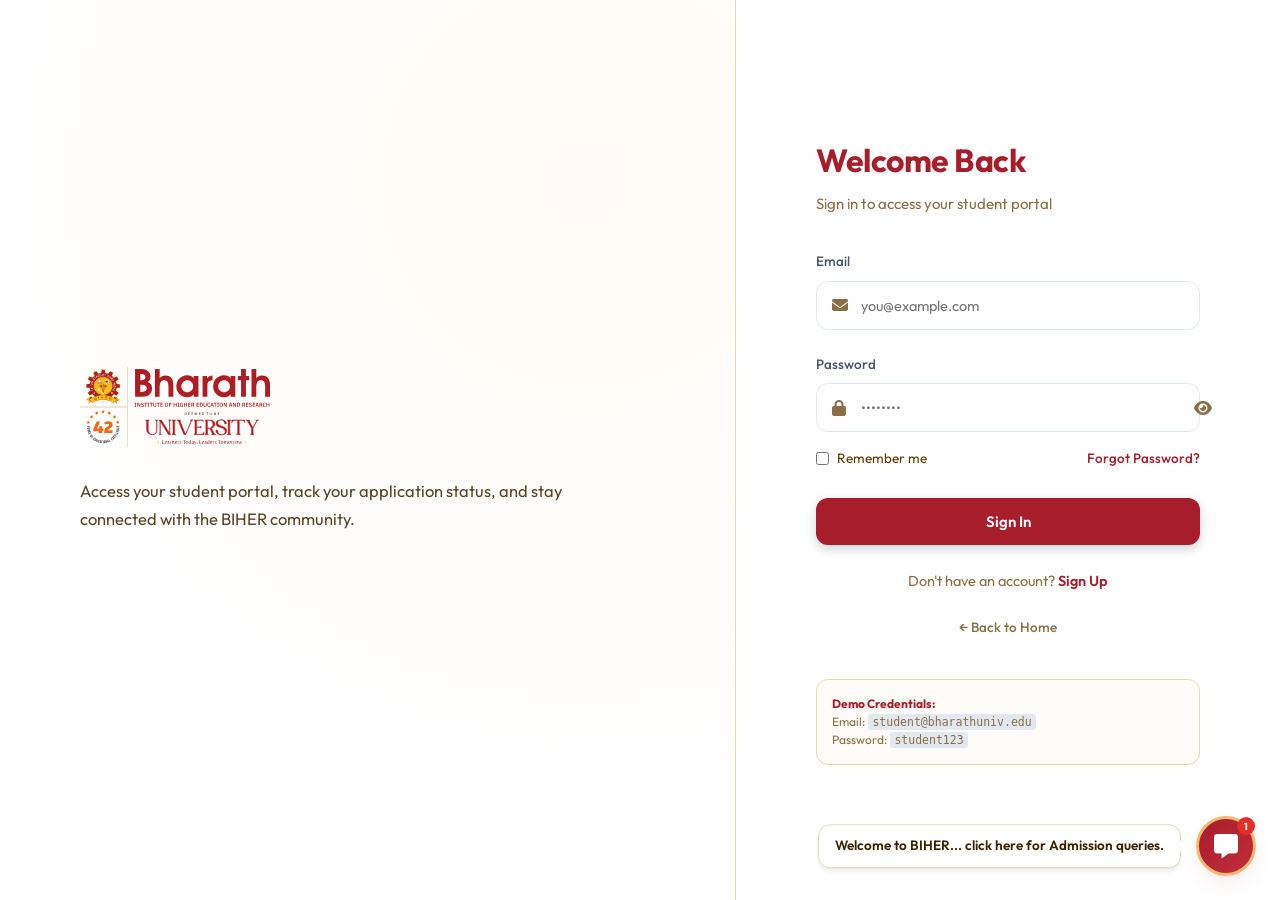
==== login.html @ 4147313d "Initial commit - Bharath University Web Admissions Portal" ====
<!DOCTYPE html>
<html lang="en">
<head>
    <meta charset="UTF-8">
    <meta name="viewport" content="width=device-width, initial-scale=1.0">
    <title>Student Portal Login | Bharath University (BIHER)</title>
    <meta name="description" content="Access your applicant dashboard at Bharath University. Review admission status, submit documents, and contact counselor.">
    <meta name="robots" content="index, follow">
    
    <!-- External Fonts & Icons -->
    <link rel="stylesheet" href="https://cdnjs.cloudflare.com/ajax/libs/font-awesome/6.4.0/css/all.min.css">
    <link rel="stylesheet" href="css/style.css">
</head>
<body style="background-color: var(--bg-white);">

    <!-- SPLIT WINDOW LAYOUT -->
    <div class="auth-split-wrapper">
        
        <!-- Left Panel: Deep Navy Branding -->
        <div class="auth-split-left">
            <div class="auth-split-left-content">
                <a href="index.html">
                    <img src="images/logo.svg" alt="Bharath University Logo" class="auth-split-logo-img">
                </a>
                <p>Access your student portal, track your application status, and stay connected with the BIHER community.</p>
            </div>
        </div>

        <!-- Right Panel: White Form Container -->
        <div class="auth-split-right">
            <div class="auth-split-right-content">
                <h3>Welcome Back</h3>
                <p class="subtitle">Sign in to access your student portal</p>

                <!-- General invalid auth feedback -->
                <div class="error-msg text-center" id="formSummaryError" style="margin-bottom: 24px; padding: 12px; background-color: #FFF5F5; border: 1.5px solid var(--accent); border-radius: var(--radius-md);"></div>

                <form id="loginForm" novalidate>
                    <!-- Email Input -->
                    <div class="form-group">
                        <label class="form-label" for="loginEmail">Email</label>
                        <div class="input-container">
                            <input class="form-input" type="email" id="loginEmail" placeholder="you@example.com" required>
                            <i class="fas fa-envelope"></i>
                        </div>
                        <div class="error-msg" id="loginEmailError"></div>
                    </div>

                    <!-- Password Input -->
                    <div class="form-group">
                        <label class="form-label" for="loginPassword">Password</label>
                        <div class="input-container">
                            <input class="form-input" type="password" id="loginPassword" placeholder="••••••••" required>
                            <i class="fas fa-lock"></i>
                            <button type="button" class="password-toggle" aria-label="Toggle Password Visibility">
                                <i class="fas fa-eye"></i>
                            </button>
                        </div>
                        <div class="error-msg" id="loginPasswordError"></div>
                    </div>

                    <!-- Actions Row -->
                    <div class="form-actions" style="margin-top: -8px; margin-bottom: 28px;">
                        <label class="checkbox-label" style="font-size: 13.5px;">
                            <input type="checkbox" id="rememberMe"> Remember me
                        </label>
                        <a href="#" class="forgot-link" style="font-size: 13.5px;" onclick="alert('Password reset link has been dispatched to your email! (Simulated)')">Forgot Password?</a>
                    </div>

                    <!-- Sign In Button -->
                    <button type="submit" class="btn btn-primary form-submit" style="margin-bottom: 24px;">Sign In</button>
                </form>

                <!-- Navigation Options -->
                <div class="form-footer" style="text-align: center; font-size: 14.5px;">
                    <p>Don't have an account? <a href="signup.html">Sign Up</a></p>
                    <p style="margin-top: 25px; font-size: 13.5px;"><a href="index.html" style="color: var(--text-muted); font-weight: 500;">← Back to Home</a></p>
                </div>

                <!-- Demo Note -->
                <div style="margin-top: 40px; padding: 15px; border-radius: var(--radius-md); background-color: var(--bg-light); border: 1px solid var(--border); font-size: 12px; line-height: 1.5; color: var(--text-muted);">
                    <strong style="color: var(--primary);">Demo Credentials:</strong><br>
                    Email: <code style="font-family: monospace; font-size: 11.5px; background: #e2e8f0; padding: 1px 4px; border-radius: 3px;">student@bharathuniv.edu</code><br>
                    Password: <code style="font-family: monospace; font-size: 11.5px; background: #e2e8f0; padding: 1px 4px; border-radius: 3px;">student123</code>
                </div>

            </div>
        </div>

    </div>

    <!-- INTERACTIVE COUNSELOR CHAT HELPDESK -->
    <div class="chat-widget">
        <div class="chat-tooltip">Welcome to BIHER... click here for Admission queries.</div>
        <button class="chat-trigger" aria-label="Open Counselor Chat Helpdesk">
            <i class="fas fa-comment-alt"></i>
            <span class="chat-badge">1</span>
        </button>
        
        <div class="chat-window">
            <div class="chat-header">
                <h4>BIHER Admission Helpdesk</h4>
                <button class="chat-close" aria-label="Close Chat">&times;</button>
            </div>
            <div class="chat-body">
                <div class="chat-msg bot">Hello! Welcome to the Bharath University Admissions Portal. Ask me anything about our faculties, fees, eligibility, or online application details!</div>
            </div>
            <div class="chat-footer">
                <input type="text" class="chat-input" placeholder="Type your query here...">
                <button class="chat-send" aria-label="Send Message"><i class="fas fa-paper-plane"></i></button>
            </div>
        </div>
    </div>

    <!-- Scripts -->
    <script src="js/main.js"></script>
</body>
</html>
---- css/style.css ----
@import url('https://fonts.googleapis.com/css2?family=Outfit:wght@300;400;500;600;700;800&family=Playfair+Display:ital,wght@0,600;0,700;1,500&display=swap');

:root {
    /* Color Tokens based on Bharath University screenshot */
    --primary: #A71D2A; /* Maroon Red */
    --primary-light: #C22D3B;
    --primary-dark: #7A101A;
    --primary-rgb: 167, 29, 42;
    
    --secondary: #F2B974; /* Warm Gold / Amber */
    --secondary-hover: #E3A456;
    --secondary-light: #FDF5E0;
    --secondary-rgb: 242, 185, 116;

    --accent: #E52D27; /* Crimson Red */
    --success: #2F855A;
    --success-light: #DEF7EC;
    
    --bg-light: #FDFBF7; /* Very warm light beige */
    --bg-white: #FFFFFF;
    
    --text-dark: #3D2200; /* Dark brown for a warm theme */
    --text-mid: #5A3800;
    --text-muted: #8A6E45;
    --text-light: #F1F5F9;

    --border: #E8D8B0; /* Pale gold border */
    --border-hover: #D4C094;
    
    /* Effects and Spacing */
    --shadow-sm: 0 1px 3px rgba(0, 0, 0, 0.05), 0 1px 2px rgba(0, 0, 0, 0.03);
    --shadow-md: 0 4px 6px -1px rgba(0, 0, 0, 0.07), 0 2px 4px -1px rgba(0, 0, 0, 0.04);
    --shadow-lg: 0 10px 25px -5px rgba(167, 29, 42, 0.1), 0 8px 10px -6px rgba(167, 29, 42, 0.05);
    --shadow-premium: 0 20px 40px -15px rgba(167, 29, 42, 0.15);
    
    --transition: all 0.3s cubic-bezier(0.4, 0, 0.2, 1);
    --transition-fast: all 0.15s ease-out;
    --radius-sm: 6px;
    --radius-md: 12px;
    --radius-lg: 20px;
    
    /* Layout heights */
    --header-height: 90px;
}

/* Reset and Core Styles */
* {
    margin: 0;
    padding: 0;
    box-sizing: border-box;
}

html {
    scroll-behavior: smooth;
    height: -webkit-fill-available;
}

body {
    font-family: 'Outfit', sans-serif;
    background-color: var(--bg-light);
    color: var(--text-dark);
    line-height: 1.6;
    min-height: 100vh;
    min-height: -webkit-fill-available;
    display: flex;
    flex-direction: column;
    overflow-x: hidden;
}

a {
    color: inherit;
    text-decoration: none;
    transition: var(--transition-fast);
}

button, input, select, textarea {
    font-family: inherit;
    font-size: inherit;
}

/* Scrollbar styling */
::-webkit-scrollbar {
    width: 8px;
}
::-webkit-scrollbar-track {
    background: var(--bg-light);
}
::-webkit-scrollbar-thumb {
    background: var(--text-muted);
    border-radius: var(--radius-sm);
}
::-webkit-scrollbar-thumb:hover {
    background: var(--primary-light);
}

/* ──── CONTAINER & UTILITIES ──── */
.container {
    width: 100%;
    max-width: 1280px;
    margin: 0 auto;
    padding: 0 24px;
}

.text-center { text-align: center; }
.text-gold { color: var(--secondary); }
.text-navy { color: var(--primary); }
.text-muted { color: var(--text-muted); }

.flex-center {
    display: flex;
    align-items: center;
    justify-content: center;
}

/* ──── BUTTONS ──── */
.btn {
    display: inline-flex;
    align-items: center;
    justify-content: center;
    gap: 8px;
    padding: 12px 28px;
    font-weight: 600;
    border-radius: var(--radius-md);
    cursor: pointer;
    transition: var(--transition);
    border: 2px solid transparent;
    line-height: 1;
}

.btn-primary {
    background: var(--primary);
    color: var(--bg-white);
    box-shadow: 0 4px 12px rgba(10, 37, 64, 0.2);
}

.btn-primary:hover {
    background: var(--primary-light);
    transform: translateY(-2px);
    box-shadow: 0 6px 20px rgba(10, 37, 64, 0.3);
}

.btn-secondary {
    background: var(--secondary);
    color: var(--primary);
    box-shadow: 0 4px 12px rgba(212, 175, 55, 0.2);
}

.btn-secondary:hover {
    background: var(--secondary-hover);
    transform: translateY(-2px);
    box-shadow: 0 6px 20px rgba(212, 175, 55, 0.35);
}

.btn-outline {
    background: transparent;
    border-color: var(--primary);
    color: var(--primary);
}

.btn-outline:hover {
    background: rgba(10, 37, 64, 0.05);
    transform: translateY(-2px);
}

.btn-text {
    background: transparent;
    color: var(--primary);
    padding: 8px 16px;
}

.btn-text:hover {
    color: var(--secondary-hover);
}

/* ──── TOP MINI BAR ──── */
.mini-top-bar {
    background: var(--primary-dark);
    color: var(--text-light);
    font-size: 13px;
    font-weight: 500;
    padding: 8px 0;
    border-bottom: 1px solid rgba(255, 255, 255, 0.1);
}

.mini-top-bar .container {
    display: flex;
    justify-content: space-between;
    align-items: center;
}

.mini-contact {
    display: flex;
    gap: 20px;
}

.mini-contact a {
    display: flex;
    align-items: center;
    gap: 6px;
    color: var(--text-light);
    opacity: 0.85;
}

.mini-contact a:hover {
    opacity: 1;
    color: var(--secondary);
}

.mini-links {
    display: flex;
    gap: 15px;
}

.mini-links a {
    opacity: 0.85;
}

.mini-links a:hover {
    opacity: 1;
    color: var(--secondary);
}

/* ──── STICKY HEADER ──── */
header {
    background: linear-gradient(135deg, #F5F5DC 0%, #f5e8c0 30%, #F2B974 70%, #eda855 100%);
    box-shadow: var(--shadow-md);
    position: sticky;
    top: 0;
    z-index: 1000;
    height: var(--header-height);
    display: flex;
    align-items: center;
    border-bottom: 3.5px solid var(--primary);
}

.header-container {
    display: flex;
    justify-content: space-between;
    align-items: center;
    width: 100%;
}

.logo-container {
    display: flex;
    align-items: center;
    gap: 12px;
}

.logo-icon {
    width: 48px;
    height: 48px;
    background: linear-gradient(135deg, var(--primary) 0%, var(--primary-light) 100%);
    border-radius: 50%;
    display: flex;
    align-items: center;
    justify-content: center;
    border: 2px solid var(--secondary);
    box-shadow: var(--shadow-sm);
    color: var(--secondary);
    font-weight: 800;
    font-size: 20px;
}

.logo-text h1 {
    font-size: 18px;
    font-weight: 800;
    color: var(--primary);
    line-height: 1.1;
    letter-spacing: -0.5px;
}

.logo-text span {
    font-size: 11px;
    color: var(--text-muted);
    font-weight: 500;
    text-transform: uppercase;
    letter-spacing: 1px;
}

nav {
    display: flex;
    align-items: center;
    gap: 30px;
}

.nav-menu {
    display: flex;
    list-style: none;
    gap: 24px;
}

.nav-menu a {
    font-weight: 700;
    color: var(--text-dark);
    font-size: 15px;
    position: relative;
    padding: 8px 0;
}

.nav-menu a::after {
    content: '';
    position: absolute;
    bottom: 0;
    left: 0;
    width: 0;
    height: 3.5px;
    background: var(--primary);
    transition: var(--transition);
}

.nav-menu a:hover::after {
    width: 100%;
}

.nav-actions {
    display: flex;
    align-items: center;
    gap: 12px;
}

/* Mobile Nav Toggle */
.mobile-toggle {
    display: none;
    flex-direction: column;
    justify-content: space-between;
    width: 24px;
    height: 18px;
    background: transparent;
    border: none;
    cursor: pointer;
    z-index: 1001;
}

.mobile-toggle span {
    width: 100%;
    height: 2px;
    background-color: var(--primary);
    border-radius: 2px;
    transition: var(--transition);
}

.mobile-toggle.active span:nth-child(1) {
    transform: translateY(8px) rotate(45deg);
}

.mobile-toggle.active span:nth-child(2) {
    opacity: 0;
}

.mobile-toggle.active span:nth-child(3) {
    transform: translateY(-8px) rotate(-45deg);
}

/* ──── HERO SECTION ──── */
.hero {
    background: linear-gradient(135deg, rgba(10, 37, 64, 0.95) 0%, rgba(5, 19, 33, 0.98) 100%), 
                url('../images/hero_bg.jpg') center/cover no-repeat;
    color: var(--bg-white);
    padding: 100px 0;
    min-height: calc(100vh - var(--header-height) - 39px);
    display: flex;
    align-items: center;
    position: relative;
    overflow: hidden;
}

.hero::before {
    content: '';
    position: absolute;
    inset: 0;
    background: radial-gradient(circle at 70% 30%, rgba(212, 175, 55, 0.15) 0%, transparent 60%);
    pointer-events: none;
}

.hero-grid {
    display: grid;
    grid-template-columns: 1.2fr 0.8fr;
    gap: 60px;
    align-items: center;
    position: relative;
    z-index: 1;
}

.hero-content {
    animation: slideUp 0.8s ease-out;
}

.badge {
    background: rgba(212, 175, 55, 0.15);
    border: 1px solid var(--secondary);
    color: var(--secondary);
    padding: 6px 14px;
    border-radius: 20px;
    font-size: 13px;
    font-weight: 600;
    display: inline-flex;
    margin-bottom: 24px;
    letter-spacing: 0.5px;
    text-transform: uppercase;
}

.hero-content h2 {
    font-family: 'Playfair Display', serif;
    font-size: 48px;
    line-height: 1.2;
    margin-bottom: 20px;
    font-weight: 700;
}

.hero-content p {
    font-size: 18px;
    opacity: 0.9;
    margin-bottom: 35px;
    max-width: 600px;
}

.hero-buttons {
    display: flex;
    gap: 16px;
    margin-bottom: 40px;
}

.stats-grid {
    display: grid;
    grid-template-columns: repeat(3, 1fr);
    gap: 20px;
    border-top: 1px solid rgba(255, 255, 255, 0.15);
    padding-top: 30px;
}

.stat-item h3 {
    font-size: 28px;
    color: var(--secondary);
    font-weight: 700;
}

.stat-item p {
    font-size: 13px;
    opacity: 0.75;
    margin-bottom: 0;
}

/* Card glassmorphism style (used in login, signup, home cards) */
.glass-card {
    background: rgba(255, 255, 255, 0.92);
    backdrop-filter: blur(16px);
    border: 1px solid rgba(255, 255, 255, 0.5);
    border-radius: var(--radius-lg);
    padding: 40px;
    box-shadow: var(--shadow-premium);
    animation: fadeIn 1s ease-out;
}

/* Quick Inquiry / Sign Up widget on Hero */
.hero-widget {
    animation: slideUp 0.8s cubic-bezier(0.16, 1, 0.3, 1);
}

.hero-widget h3 {
    font-size: 22px;
    margin-bottom: 8px;
    color: var(--primary);
}

.hero-widget p {
    color: var(--text-muted);
    font-size: 14px;
    margin-bottom: 24px;
}

/* ──── AUTH PAGES (LOGIN / SIGNUP) ──── */
.auth-page {
    background: radial-gradient(circle at 10% 20%, rgba(10, 37, 64, 0.05) 0%, rgba(10, 37, 64, 0.01) 90%);
    flex: 1;
    display: flex;
    align-items: center;
    justify-content: center;
    padding: 60px 0;
}

.auth-card {
    width: 100%;
    max-width: 580px;
}

.auth-header {
    text-align: center;
    margin-bottom: 30px;
}

.auth-header .logo-icon {
    margin: 0 auto 16px auto;
}

.auth-header h2 {
    font-size: 26px;
    color: var(--primary);
    font-weight: 700;
}

.auth-header p {
    color: var(--text-muted);
    font-size: 14px;
}

/* Form Styles */
.form-group {
    margin-bottom: 20px;
    position: relative;
}

.form-row {
    display: grid;
    grid-template-columns: 1fr 1fr;
    gap: 16px;
}

.form-label {
    display: block;
    margin-bottom: 6px;
    font-weight: 500;
    font-size: 14px;
    color: var(--text-mid);
}

.input-container {
    position: relative;
}

.input-container i {
    position: absolute;
    left: 14px;
    top: 50%;
    transform: translateY(-50%);
    color: var(--text-muted);
    transition: var(--transition-fast);
}

.form-input {
    width: 100%;
    padding: 12px 14px 12px 42px;
    border: 1.5px solid var(--border);
    border-radius: var(--radius-md);
    background-color: var(--bg-white);
    color: var(--text-dark);
    font-size: 15px;
    transition: var(--transition);
    outline: none;
}

.form-input:focus {
    border-color: var(--primary);
    box-shadow: 0 0 0 4px rgba(10, 37, 64, 0.1);
}

.form-input:focus + i {
    color: var(--primary);
}

.password-toggle {
    position: absolute;
    right: 14px;
    top: 50%;
    transform: translateY(-50%);
    background: none;
    border: none;
    cursor: pointer;
    color: var(--text-muted);
    padding: 4px;
}

.password-toggle:hover {
    color: var(--primary);
}

.form-actions {
    display: flex;
    justify-content: space-between;
    align-items: center;
    margin-bottom: 24px;
    font-size: 14px;
}

.checkbox-label {
    display: flex;
    align-items: flex-start;
    gap: 8px;
    cursor: pointer;
    color: var(--text-mid);
    font-weight: 400;
}

.checkbox-label input[type="checkbox"] {
    margin-top: 4px;
    accent-color: var(--primary);
}

.forgot-link {
    color: var(--primary);
    font-weight: 500;
}

.forgot-link:hover {
    color: var(--secondary-hover);
}

.form-submit {
    width: 100%;
    padding: 14px;
    font-size: 16px;
    margin-bottom: 24px;
}

/* Consent Block Specifics */
.consent-container {
    background-color: #F8FAFC;
    border: 1px solid var(--border);
    border-radius: var(--radius-md);
    padding: 16px;
    margin-bottom: 24px;
    max-height: 180px;
    overflow-y: auto;
    font-size: 12.5px;
    line-height: 1.5;
    color: var(--text-mid);
    box-shadow: inset 0 2px 4px rgba(0, 0, 0, 0.02);
}

.consent-checkbox-wrap {
    display: flex;
    align-items: flex-start;
    gap: 10px;
}

.consent-checkbox-wrap input {
    margin-top: 3px;
    flex-shrink: 0;
    width: 16px;
    height: 16px;
    accent-color: var(--primary);
}

.consent-text {
    cursor: pointer;
    user-select: none;
}

.consent-text strong {
    color: var(--primary);
}

.form-footer {
    text-align: center;
    font-size: 14px;
    color: var(--text-muted);
}

.form-footer a {
    color: var(--primary);
    font-weight: 600;
}

.form-footer a:hover {
    color: var(--secondary-hover);
}

/* Validation styling */
.error-msg {
    color: var(--accent);
    font-size: 12px;
    margin-top: 4px;
    font-weight: 500;
    display: none;
}

.form-input.invalid {
    border-color: var(--accent);
    background-color: #FFF5F5;
}

.form-input.invalid:focus {
    box-shadow: 0 0 0 4px rgba(229, 62, 98, 0.1);
}

/* ──── MOCK STUDENT DASHBOARD ──── */
.dashboard-grid {
    display: grid;
    grid-template-columns: 280px 1fr;
    min-height: calc(100vh - var(--header-height));
}

.dash-sidebar {
    background-color: var(--primary);
    color: var(--bg-white);
    padding: 30px 20px;
    display: flex;
    flex-direction: column;
}

.user-profile-summary {
    text-align: center;
    padding-bottom: 30px;
    border-bottom: 1px solid rgba(255, 255, 255, 0.1);
    margin-bottom: 30px;
}

.profile-avatar {
    width: 80px;
    height: 80px;
    background: var(--secondary);
    color: var(--primary);
    border-radius: 50%;
    margin: 0 auto 16px auto;
    font-size: 32px;
    font-weight: 700;
    display: flex;
    align-items: center;
    justify-content: center;
    border: 3px solid rgba(255, 255, 255, 0.2);
}

.profile-name {
    font-size: 18px;
    font-weight: 600;
}

.profile-email {
    font-size: 13px;
    opacity: 0.7;
    margin-top: 4px;
}

.dash-nav {
    list-style: none;
    display: flex;
    flex-direction: column;
    gap: 8px;
}

.dash-nav-link {
    display: flex;
    align-items: center;
    gap: 12px;
    padding: 12px 16px;
    border-radius: var(--radius-md);
    font-weight: 500;
    color: rgba(255, 255, 255, 0.85);
    transition: var(--transition-fast);
}

.dash-nav-link:hover, .dash-nav-link.active {
    background: rgba(255, 255, 255, 0.1);
    color: var(--secondary);
}

.dash-logout {
    margin-top: auto;
    border-top: 1px solid rgba(255, 255, 255, 0.1);
    padding-top: 20px;
}

.dash-content {
    padding: 40px;
    overflow-y: auto;
}

.dash-header {
    display: flex;
    justify-content: space-between;
    align-items: center;
    margin-bottom: 30px;
}

.dash-header h2 {
    font-size: 28px;
    color: var(--primary);
    font-weight: 700;
}

/* Card Decks on Dash */
.dash-card-grid {
    display: grid;
    grid-template-columns: repeat(3, 1fr);
    gap: 24px;
    margin-bottom: 40px;
}

.dash-stat-card {
    background: var(--bg-white);
    border-radius: var(--radius-md);
    padding: 24px;
    box-shadow: var(--shadow-sm);
    border: 1px solid var(--border);
    display: flex;
    align-items: center;
    gap: 20px;
}

.dash-stat-icon {
    width: 54px;
    height: 54px;
    border-radius: var(--radius-md);
    background-color: rgba(10, 37, 64, 0.05);
    color: var(--primary);
    font-size: 22px;
    display: flex;
    align-items: center;
    justify-content: center;
}

.dash-stat-icon.gold {
    background-color: rgba(212, 175, 55, 0.1);
    color: var(--secondary-hover);
}

.dash-stat-card h4 {
    font-size: 14px;
    color: var(--text-muted);
    font-weight: 500;
}

.dash-stat-card .value {
    font-size: 22px;
    font-weight: 700;
    color: var(--text-dark);
}

/* Track Admission Process */
.admission-track-card {
    background: var(--bg-white);
    border-radius: var(--radius-md);
    padding: 30px;
    box-shadow: var(--shadow-sm);
    border: 1px solid var(--border);
    margin-bottom: 40px;
}

.admission-track-card h3 {
    font-size: 18px;
    color: var(--primary);
    margin-bottom: 24px;
    font-weight: 700;
}

.progress-track {
    display: flex;
    justify-content: space-between;
    position: relative;
    margin-bottom: 20px;
}

.progress-track::before {
    content: '';
    position: absolute;
    top: 15px;
    left: 40px;
    right: 40px;
    height: 4px;
    background: var(--border);
    z-index: 1;
}

.progress-bar-fill {
    position: absolute;
    top: 15px;
    left: 40px;
    width: 66%; /* Shows progress to phase 3 */
    height: 4px;
    background: var(--secondary);
    z-index: 2;
}

.step-node {
    display: flex;
    flex-direction: column;
    align-items: center;
    z-index: 3;
    position: relative;
}

.node-bullet {
    width: 32px;
    height: 32px;
    border-radius: 50%;
    background-color: var(--bg-white);
    border: 3px solid var(--border);
    display: flex;
    align-items: center;
    justify-content: center;
    font-size: 12px;
    font-weight: 700;
    color: var(--text-muted);
    transition: var(--transition);
}

.step-node.completed .node-bullet {
    background-color: var(--success);
    border-color: var(--success);
    color: var(--bg-white);
}

.step-node.active .node-bullet {
    border-color: var(--secondary);
    color: var(--primary);
    box-shadow: 0 0 0 4px rgba(212, 175, 55, 0.2);
}

.node-label {
    margin-top: 10px;
    font-size: 13px;
    font-weight: 600;
    color: var(--text-mid);
}

.step-node.completed .node-label {
    color: var(--success);
}

.step-node.active .node-label {
    color: var(--primary);
}

/* ──── DOCUMENT LEGAL PAGES (TERMS & PRIVACY) ──── */
.doc-page {
    padding: 60px 0 100px 0;
}

.doc-wrapper {
    background: var(--bg-white);
    border-radius: var(--radius-lg);
    box-shadow: var(--shadow-md);
    border: 1px solid var(--border);
    padding: 60px;
}

.doc-wrapper h2 {
    font-family: 'Playfair Display', serif;
    font-size: 36px;
    color: var(--primary);
    margin-bottom: 12px;
    font-weight: 700;
}

.doc-meta {
    font-size: 14px;
    color: var(--text-muted);
    margin-bottom: 40px;
    padding-bottom: 20px;
    border-bottom: 1px solid var(--border);
}

.doc-section {
    margin-bottom: 30px;
}

.doc-section h3 {
    font-size: 20px;
    color: var(--primary);
    margin-bottom: 14px;
    font-weight: 600;
}

.doc-section p {
    color: var(--text-mid);
    margin-bottom: 16px;
    text-align: justify;
}

.doc-section ul {
    margin-left: 20px;
    margin-bottom: 16px;
    color: var(--text-mid);
}

.doc-section li {
    margin-bottom: 8px;
}

/* ──── FOOTER ──── */
footer {
    background-color: var(--primary-dark);
    color: rgba(255, 255, 255, 0.8);
    padding: 70px 0 30px 0;
    margin-top: auto;
    font-size: 14.5px;
    border-top: 4px solid var(--secondary);
}

.footer-grid {
    display: grid;
    grid-template-columns: 1.5fr 1fr 1fr 1.2fr;
    gap: 40px;
    margin-bottom: 60px;
}

.footer-col h3 {
    color: var(--bg-white);
    font-size: 18px;
    margin-bottom: 24px;
    font-weight: 600;
    position: relative;
    padding-bottom: 10px;
}

.footer-col h3::after {
    content: '';
    position: absolute;
    bottom: 0;
    left: 0;
    width: 30px;
    height: 2px;
    background: var(--secondary);
}

.footer-col p {
    line-height: 1.7;
    margin-bottom: 20px;
}

.footer-links {
    list-style: none;
    display: flex;
    flex-direction: column;
    gap: 12px;
}

.footer-links a {
    color: rgba(255, 255, 255, 0.85);
}

.footer-links a:hover {
    color: var(--secondary);
    padding-left: 6px;
}

.footer-contact-list {
    list-style: none;
    display: flex;
    flex-direction: column;
    gap: 14px;
}

.footer-contact-list li {
    display: flex;
    align-items: flex-start;
    gap: 12px;
}

.footer-contact-list i {
    color: var(--secondary);
    margin-top: 4px;
}

.social-links {
    display: flex;
    gap: 12px;
    margin-top: 20px;
}

.social-btn {
    width: 36px;
    height: 36px;
    border-radius: 50%;
    background-color: rgba(255, 255, 255, 0.08);
    display: flex;
    align-items: center;
    justify-content: center;
    color: var(--bg-white);
    transition: var(--transition-fast);
}

.social-btn:hover {
    background-color: var(--secondary);
    color: var(--primary);
    transform: translateY(-2px);
}

.footer-bottom {
    border-top: 1px solid rgba(255, 255, 255, 0.1);
    padding-top: 30px;
    display: flex;
    justify-content: space-between;
    align-items: center;
    font-size: 13px;
}

.footer-bottom-links {
    display: flex;
    gap: 20px;
}

.footer-bottom-links a:hover {
    color: var(--secondary);
}

/* ──── ANIMATIONS ──── */
@keyframes fadeIn {
    from { opacity: 0; }
    to { opacity: 1; }
}

@keyframes slideUp {
    from {
        opacity: 0;
        transform: translateY(20px);
    }
    to {
        opacity: 1;
        transform: translateY(0);
    }
}

/* ──── RESPONSIVE MEDIA QUERIES ──── */
@media (max-width: 1024px) {
    .hero-grid {
        grid-template-columns: 1fr;
        gap: 50px;
        text-align: center;
    }
    .hero-content p {
        margin-left: auto;
        margin-right: auto;
    }
    .hero-buttons {
        justify-content: center;
    }
    .stats-grid {
        max-width: 600px;
        margin: 0 auto;
    }
    .footer-grid {
        grid-template-columns: 1fr 1fr;
        gap: 30px;
    }
    .dashboard-grid {
        grid-template-columns: 1fr;
    }
    .dash-sidebar {
        flex-direction: row;
        align-items: center;
        justify-content: space-between;
        padding: 20px;
        border-bottom: 2px solid var(--secondary);
    }
    .user-profile-summary {
        margin-bottom: 0;
        padding-bottom: 0;
        border-bottom: none;
        display: flex;
        align-items: center;
        gap: 16px;
        text-align: left;
    }
    .profile-avatar {
        width: 50px;
        height: 50px;
        margin: 0;
        font-size: 20px;
    }
    .dash-nav {
        flex-direction: row;
        flex-wrap: wrap;
    }
    .dash-logout {
        margin-top: 0;
        padding-top: 0;
        border-top: none;
    }
}

@media (max-width: 768px) {
    nav {
        position: fixed;
        top: var(--header-height);
        left: -100%;
        width: 100%;
        height: calc(100vh - var(--header-height));
        background: var(--bg-white);
        flex-direction: column;
        justify-content: flex-start;
        align-items: center;
        padding: 40px 24px;
        gap: 30px;
        transition: var(--transition);
        box-shadow: 0 10px 15px -3px rgba(0, 0, 0, 0.05);
        overflow-y: auto;
    }
    
    nav.active {
        left: 0;
    }

    .nav-menu {
        flex-direction: column;
        align-items: center;
        gap: 24px;
        width: 100%;
    }

    .nav-menu a {
        font-size: 18px;
    }

    .nav-actions {
        flex-direction: column;
        width: 100%;
        gap: 16px;
        margin-top: 20px;
    }
    
    .nav-actions .btn {
        width: 100%;
    }

    .mobile-toggle {
        display: flex;
    }

    .hero {
        padding: 60px 0;
    }

    .hero-content h2 {
        font-size: 36px;
    }

    .doc-wrapper {
        padding: 30px 20px;
    }

    .doc-wrapper h2 {
        font-size: 28px;
    }

    .form-row {
        grid-template-columns: 1fr;
        gap: 0;
    }
    
    .dash-card-grid {
        grid-template-columns: 1fr;
    }
    
    .progress-track {
        flex-direction: column;
        gap: 24px;
        padding-left: 20px;
    }
    
    .progress-track::before {
        top: 0;
        bottom: 0;
        left: 28px;
        width: 4px;
        height: auto;
    }
    
    .progress-bar-fill {
        top: 0;
        left: 28px;
        width: 4px;
        height: 66%;
    }
    
    .step-node {
        flex-direction: row;
        gap: 16px;
        align-items: center;
    }
    
    .node-label {
        margin-top: 0;
    }
    
    .footer-grid {
        grid-template-columns: 1fr;
    }

    .footer-bottom {
        flex-direction: column;
        gap: 16px;
        text-align: center;
    }
}

/* ──── AUTH SPLIT SCREEN LAYOUT ──── */
.auth-split-wrapper {
    display: flex;
    min-height: 100vh;
    width: 100%;
    background-color: var(--bg-white);
}

.auth-split-left {
    flex: 1.2;
    background: var(--bg-white);
    color: var(--text-dark);
    display: flex;
    flex-direction: column;
    justify-content: center;
    padding: 60px 80px;
    position: relative;
    overflow: hidden;
    border-right: 1.5px solid var(--border);
}

.auth-split-left::before {
    content: '';
    position: absolute;
    inset: 0;
    background: radial-gradient(circle at 80% 20%, rgba(242, 185, 116, 0.08) 0%, transparent 65%);
    pointer-events: none;
}

.auth-split-left-content {
    max-width: 520px;
    position: relative;
    z-index: 2;
    animation: slideUp 0.8s cubic-bezier(0.16, 1, 0.3, 1);
}

.auth-split-logo {
    width: 72px;
    height: 72px;
    background: rgba(255, 255, 255, 0.06);
    border: 2.5px solid var(--secondary);
    border-radius: var(--radius-md);
    display: flex;
    align-items: center;
    justify-content: center;
    color: var(--secondary);
    font-size: 32px;
    font-weight: 800;
    margin-bottom: 35px;
    box-shadow: 0 8px 32px rgba(0, 0, 0, 0.15);
}

.auth-split-left h2 {
    font-size: 42px;
    font-weight: 700;
    line-height: 1.2;
    margin-bottom: 20px;
    font-family: 'Outfit', sans-serif;
    color: var(--bg-white);
    letter-spacing: -0.5px;
}

.auth-split-left p {
    font-size: 16.5px;
    opacity: 0.85;
    line-height: 1.7;
}

.auth-split-right {
    flex: 0.8;
    background-color: var(--bg-white);
    display: flex;
    flex-direction: column;
    justify-content: center;
    align-items: center;
    padding: 60px 80px;
    position: relative;
}

.auth-split-right-content {
    width: 100%;
    max-width: 440px;
    animation: fadeIn 1s ease-out;
}

.auth-split-right h3 {
    font-size: 32px;
    font-weight: 700;
    color: var(--primary);
    margin-bottom: 6px;
    letter-spacing: -0.5px;
}

.auth-split-right p.subtitle {
    color: var(--text-muted);
    font-size: 15px;
    margin-bottom: 35px;
}

/* Make split forms feel super premium & spacious */
.auth-split-right .form-group {
    margin-bottom: 24px;
}

.auth-split-right .form-input {
    padding: 14px 14px 14px 44px;
    border-color: #E2E8F0;
    font-size: 14.5px;
}

.auth-split-right .input-container i {
    left: 16px;
}

.auth-split-right .form-label {
    font-size: 13.5px;
    color: #475569;
    margin-bottom: 8px;
}

.auth-split-right .btn-primary {
    padding: 14px;
    font-size: 15px;
    border-radius: var(--radius-md);
    background-color: var(--primary);
}

.auth-split-right .btn-primary:hover {
    background-color: var(--primary-light);
}

/* Responsiveness for split page */
@media (max-width: 1100px) {
    .auth-split-left {
        padding: 50px;
    }
    .auth-split-right {
        padding: 50px;
    }
}

@media (max-width: 900px) {
    .auth-split-wrapper {
        flex-direction: column;
    }
    
    .auth-split-left {
        flex: none;
        padding: 40px 24px;
        min-height: auto;
    }
    
    .auth-split-left-content {
        max-width: 100%;
        text-align: center;
    }
    
    .auth-split-logo {
        margin: 0 auto 20px auto;
    }
    
    .auth-split-left h2 {
        font-size: 30px;
        margin-bottom: 12px;
    }
    
    .auth-split-left p {
        font-size: 15px;
    }
    
    .auth-split-right {
        flex: 1;
        padding: 50px 24px;
    }
    
    .auth-split-right-content {
        max-width: 100%;
    }
}

/* ──── BRANDING LOGO IMAGE STYLING ──── */
.header-logo {
    height: 60px;
    width: auto;
    max-width: 260px;
    display: block;
    object-fit: contain;
}

.footer-logo {
    height: 65px;
    width: auto;
    max-width: 280px;
    display: block;
    object-fit: contain;
    margin-bottom: 20px;
}

.auth-split-logo-img {
    height: 80px;
    width: auto;
    max-width: 320px;
    display: block;
    object-fit: contain;
    margin-bottom: 30px;
}

.dash-header-logo {
    height: 52px;
    width: auto;
    max-width: 240px;
    display: block;
    object-fit: contain;
}

/* ──── TICKER, FLOATING ACTIONS & CHAT HELP WIDGET ──── */

.notifications-ticker {
    background-color: var(--secondary-light);
    border-bottom: 1.5px solid var(--border);
    padding: 10px 0;
    overflow: hidden;
    font-size: 13.5px;
    font-weight: 600;
    color: var(--primary);
}
.ticker-container {
    display: flex;
    align-items: center;
    gap: 15px;
}
.ticker-label {
    background-color: var(--primary);
    color: var(--bg-white);
    padding: 4px 10px;
    border-radius: var(--radius-sm);
    font-size: 12px;
    text-transform: uppercase;
    letter-spacing: 0.5px;
    white-space: nowrap;
    display: flex;
    align-items: center;
    gap: 5px;
}
.ticker-content {
    flex: 1;
    overflow: hidden;
    position: relative;
    height: 22px;
}
.ticker-items {
    display: flex;
    gap: 50px;
    position: absolute;
    white-space: nowrap;
    animation: tickerRun 25s linear infinite;
}
.ticker-items:hover {
    animation-play-state: paused;
}
.ticker-item {
    display: flex;
    align-items: center;
    gap: 8px;
}
.ticker-new {
    background-color: var(--accent);
    color: var(--bg-white);
    font-size: 9px;
    padding: 1px 5px;
    border-radius: 3px;
    font-weight: 700;
}
@keyframes tickerRun {
    0% { transform: translateX(100%); }
    100% { transform: translateX(-100%); }
}

/* Floating Action Buttons */
.floating-sidebar {
    position: fixed;
    right: 0;
    top: 50%;
    transform: translateY(-50%);
    z-index: 999;
    display: flex;
    flex-direction: column;
    gap: 8px;
}
.floating-link {
    background: linear-gradient(135deg, var(--accent) 0%, var(--primary) 100%);
    color: var(--bg-white);
    padding: 14px 20px;
    border-radius: var(--radius-md) 0 0 var(--radius-md);
    font-weight: 700;
    font-size: 14px;
    box-shadow: var(--shadow-md);
    display: flex;
    align-items: center;
    gap: 10px;
    cursor: pointer;
    transition: var(--transition);
    border: 1px solid rgba(255, 255, 255, 0.2);
    border-right: none;
}
.floating-link:hover {
    transform: translateX(-10px);
    background: linear-gradient(135deg, var(--primary) 0%, var(--primary-light) 100%);
}
.floating-link i {
    font-size: 16px;
    color: var(--secondary);
}

/* Chat Helpdesk Widget */
.chat-widget {
    position: fixed;
    bottom: 24px;
    right: 24px;
    z-index: 1000;
}
.chat-trigger {
    width: 60px;
    height: 60px;
    background: linear-gradient(135deg, var(--primary) 0%, var(--primary-light) 100%);
    border-radius: 50%;
    border: 3px solid var(--secondary);
    box-shadow: var(--shadow-lg);
    cursor: pointer;
    display: flex;
    align-items: center;
    justify-content: center;
    color: var(--bg-white);
    font-size: 24px;
    transition: var(--transition);
    position: relative;
}
.chat-trigger:hover {
    transform: scale(1.1) rotate(5deg);
}
.chat-badge {
    position: absolute;
    top: -2px;
    right: -2px;
    width: 18px;
    height: 18px;
    background-color: var(--accent);
    color: var(--bg-white);
    border-radius: 50%;
    font-size: 10px;
    font-weight: 700;
    display: flex;
    align-items: center;
    justify-content: center;
}
.chat-tooltip {
    position: absolute;
    right: 75px;
    top: 50%;
    transform: translateY(-50%);
    background-color: var(--bg-white);
    color: var(--text-dark);
    padding: 10px 16px;
    border-radius: var(--radius-md);
    box-shadow: var(--shadow-md);
    font-size: 13.5px;
    font-weight: 600;
    white-space: nowrap;
    pointer-events: none;
    animation: bounceLeft 2s infinite;
    border: 1.5px solid var(--border);
}
.chat-tooltip::after {
    content: '';
    position: absolute;
    left: 100%;
    top: 50%;
    transform: translateY(-50%);
    border-width: 6px;
    border-style: solid;
    border-color: transparent transparent transparent var(--bg-white);
}
.chat-window {
    position: absolute;
    bottom: 75px;
    right: 0;
    width: 360px;
    height: 480px;
    background-color: var(--bg-white);
    border-radius: var(--radius-lg);
    box-shadow: var(--shadow-premium);
    border: 1px solid var(--border);
    display: none;
    flex-direction: column;
    overflow: hidden;
    animation: slideUp 0.3s ease-out;
}
.chat-window.active {
    display: flex;
}
.chat-header {
    background: linear-gradient(135deg, var(--primary) 0%, var(--primary-light) 100%);
    color: var(--bg-white);
    padding: 16px 20px;
    display: flex;
    justify-content: space-between;
    align-items: center;
    border-bottom: 2px solid var(--secondary);
}
.chat-header h4 {
    font-size: 16px;
    font-weight: 700;
    margin: 0;
}
.chat-close {
    background: none;
    border: none;
    color: var(--bg-white);
    font-size: 20px;
    cursor: pointer;
    opacity: 0.8;
}
.chat-close:hover {
    opacity: 1;
}
.chat-body {
    flex: 1;
    padding: 20px;
    overflow-y: auto;
    background-color: #FDFDFD;
    display: flex;
    flex-direction: column;
    gap: 12px;
}
.chat-msg {
    max-width: 80%;
    padding: 10px 14px;
    border-radius: var(--radius-md);
    font-size: 13.5px;
    line-height: 1.5;
}
.chat-msg.bot {
    background-color: var(--bg-light);
    color: var(--text-dark);
    border-bottom-left-radius: 2px;
    border: 1px solid var(--border);
    align-self: flex-start;
}
.chat-msg.user {
    background-color: var(--primary);
    color: var(--bg-white);
    border-bottom-right-radius: 2px;
    align-self: flex-end;
}
.chat-footer {
    padding: 12px 16px;
    border-top: 1px solid var(--border);
    background-color: var(--bg-white);
    display: flex;
    gap: 10px;
}
.chat-input {
    flex: 1;
    border: 1.5px solid var(--border);
    border-radius: var(--radius-md);
    padding: 8px 12px;
    font-size: 14px;
    outline: none;
}
.chat-input:focus {
    border-color: var(--primary);
}
.chat-send {
    background-color: var(--primary);
    color: var(--bg-white);
    border: none;
    width: 38px;
    height: 38px;
    border-radius: var(--radius-md);
    cursor: pointer;
    display: flex;
    align-items: center;
    justify-content: center;
    transition: var(--transition-fast);
}
.chat-send:hover {
    background-color: var(--primary-light);
}
@keyframes bounceLeft {
    0%, 100% { transform: translateY(-50%) translateX(0); }
    50% { transform: translateY(-50%) translateX(-8px); }
}
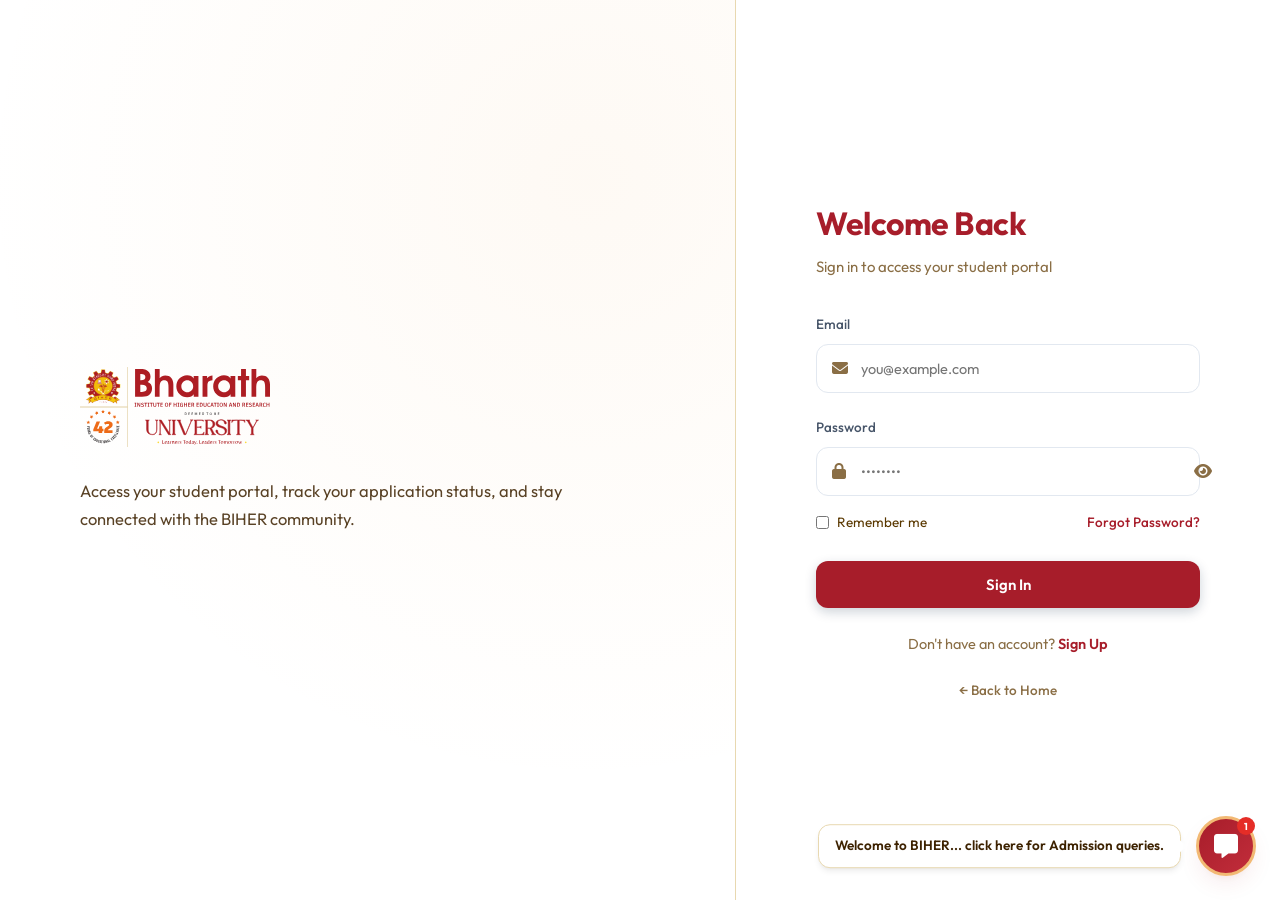
==== commit 9ae850b7: "Removed demo credentials from login page" ====
--- a/login.html
+++ b/login.html
@@ -77,12 +77,6 @@
                     <p style="margin-top: 25px; font-size: 13.5px;"><a href="index.html" style="color: var(--text-muted); font-weight: 500;">← Back to Home</a></p>
                 </div>
 
-                <!-- Demo Note -->
-                <div style="margin-top: 40px; padding: 15px; border-radius: var(--radius-md); background-color: var(--bg-light); border: 1px solid var(--border); font-size: 12px; line-height: 1.5; color: var(--text-muted);">
-                    <strong style="color: var(--primary);">Demo Credentials:</strong><br>
-                    Email: <code style="font-family: monospace; font-size: 11.5px; background: #e2e8f0; padding: 1px 4px; border-radius: 3px;">student@bharathuniv.edu</code><br>
-                    Password: <code style="font-family: monospace; font-size: 11.5px; background: #e2e8f0; padding: 1px 4px; border-radius: 3px;">student123</code>
-                </div>
 
             </div>
         </div>
--- a/css/style.css
+++ b/css/style.css
@@ -1168,7 +1168,7 @@
     }
 }
 
-@media (max-width: 768px) {
+@media (max-width: 1024px) {
     nav {
         position: fixed;
         top: var(--header-height);
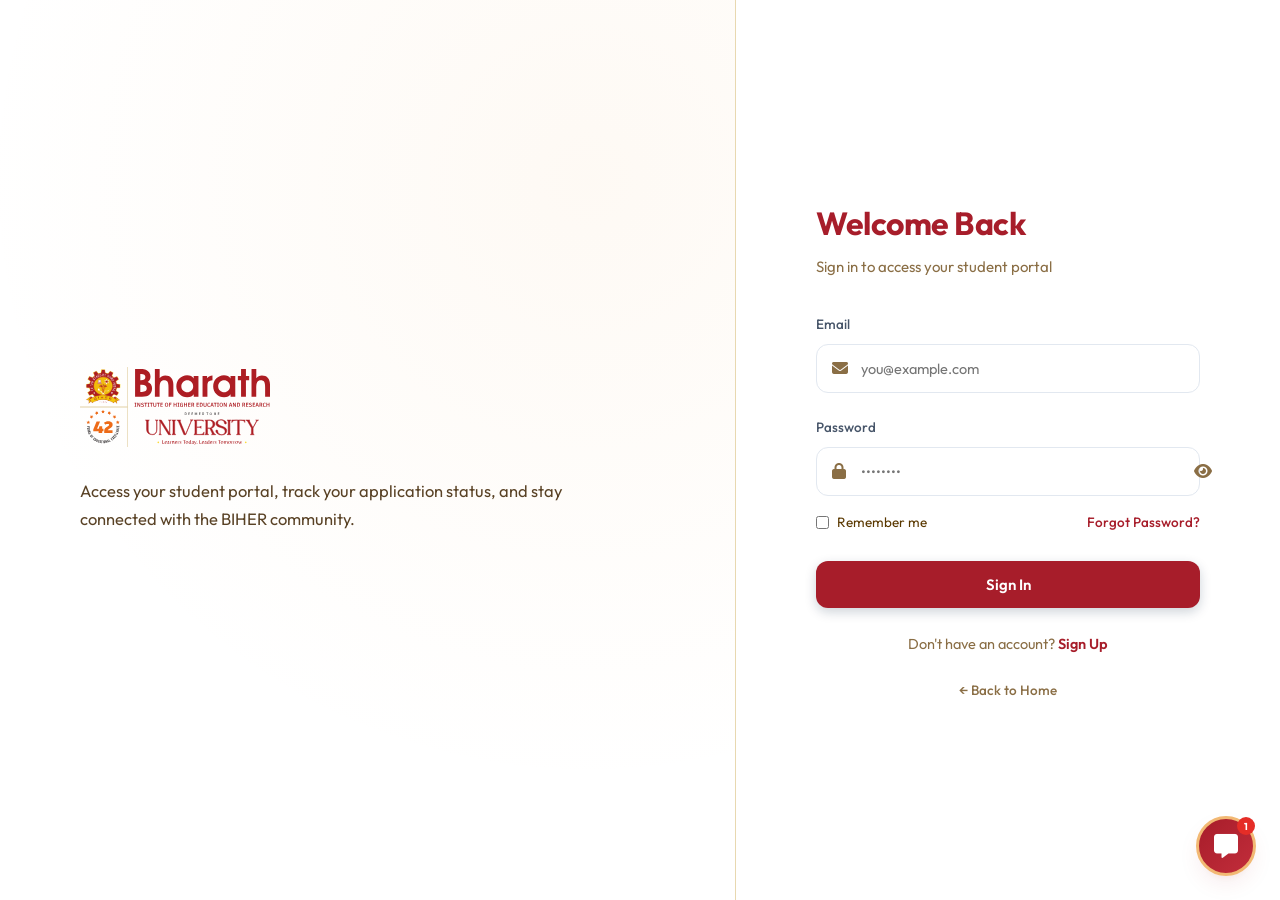
==== commit d9b91c4d: "Removed chat tooltip popup from all pages" ====
--- a/login.html
+++ b/login.html
@@ -85,7 +85,7 @@
 
     <!-- INTERACTIVE COUNSELOR CHAT HELPDESK -->
     <div class="chat-widget">
-        <div class="chat-tooltip">Welcome to BIHER... click here for Admission queries.</div>
+
         <button class="chat-trigger" aria-label="Open Counselor Chat Helpdesk">
             <i class="fas fa-comment-alt"></i>
             <span class="chat-badge">1</span>
